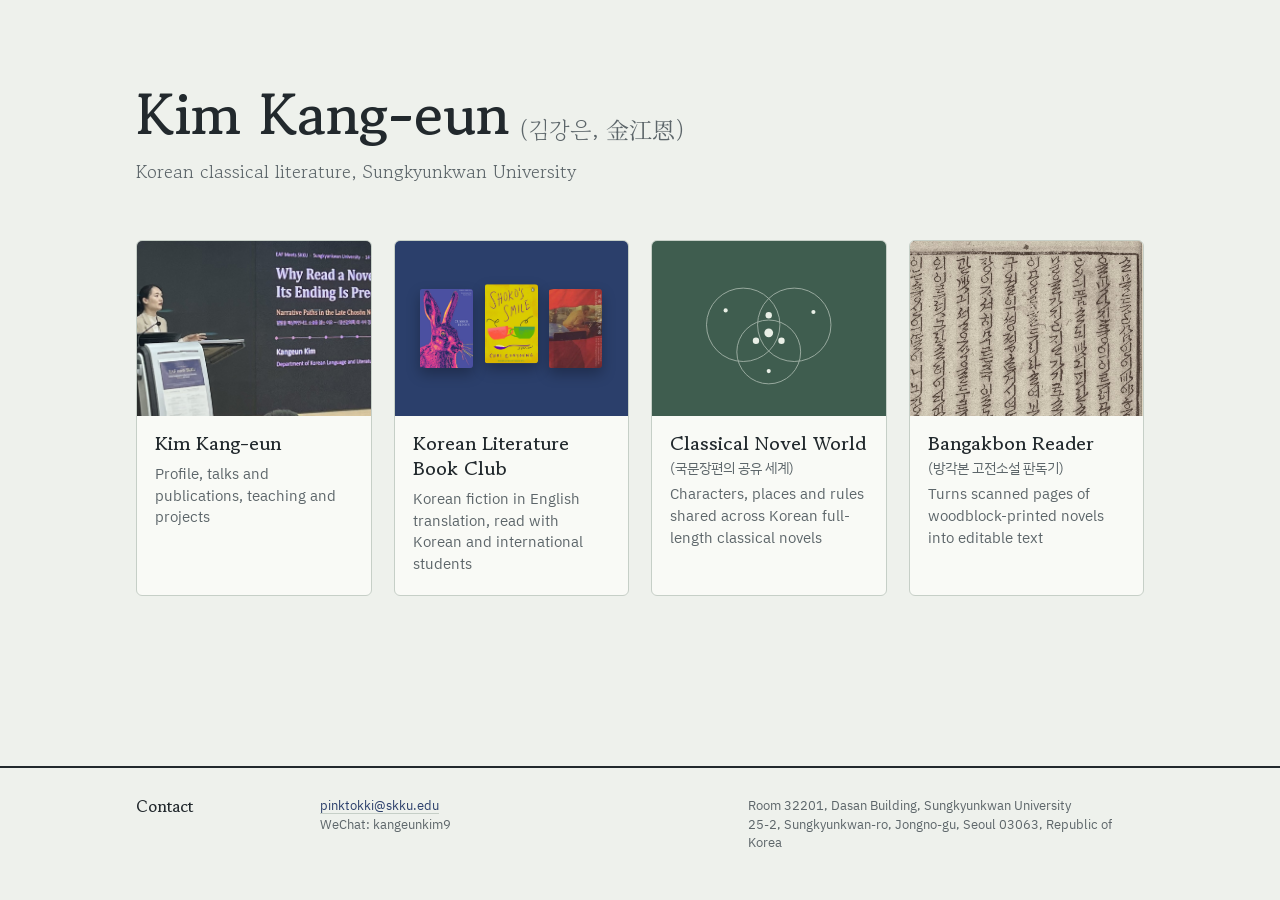
==== index.html @ 3e129bec "Main page: real bangakbon page image, Korean names on two cards; profile without photo Co-Authored-B" ====
<!doctype html>
<html lang="en">
<head>
<meta charset="utf-8">
<meta name="viewport" content="width=device-width, initial-scale=1">
<title>Kim Kang-eun</title>
<meta name="description" content="Kim Kang-eun (김강은), Korean classical literature at Sungkyunkwan University. Profile, the Korean Literature Book Club, Classical Novel World and Bangakbon Reader.">
<meta property="og:title" content="Kim Kang-eun">
<meta property="og:image" content="https://kangeunkim9.github.io/images/eaf2026.jpg">
<meta property="og:type" content="website">
<link rel="preconnect" href="https://fonts.googleapis.com">
<link rel="preconnect" href="https://fonts.gstatic.com" crossorigin>
<link href="https://fonts.googleapis.com/css2?family=Gowun+Batang:wght@400;700&family=IBM+Plex+Sans+KR:wght@400;500&family=Noto+Serif+KR:wght@400;700&display=swap" rel="stylesheet">
<link rel="stylesheet" href="style.css?v=20261122b">
</head>
<body class="landing">
<main class="hub">
  <header class="hub-head">
    <h1>Kim Kang-eun<span class="name-ko">(김강은, 金江恩)</span></h1>
    <p>Korean classical literature, Sungkyunkwan University</p>
  </header>

  <ul class="tiles">
    <li>
      <a class="tile" href="about.html">
        <span class="tile-art art-photo"><img src="images/eaf2026.jpg" alt=""></span>
        <span class="tile-text">
          <span class="tile-title">Kim Kang-eun</span>
          <span class="tile-desc">Profile, talks and publications, teaching and projects</span>
        </span>
      </a>
    </li>
    <li>
      <a class="tile" href="book-club.html">
        <span class="tile-art art-books">
          <img src="images/books/cursed-bunny.jpg" alt="">
          <img src="images/books/shokos-smile.jpg" alt="">
          <img src="images/books/seoul-1964-winter.jpg" alt="">
        </span>
        <span class="tile-text">
          <span class="tile-title">Korean Literature Book Club</span>
          <span class="tile-desc">Korean fiction in English translation, read with Korean and international students</span>
        </span>
      </a>
    </li>
    <li>
      <a class="tile" href="https://kangeunkim9.github.io/classic-novel-db/#world">
        <span class="tile-art art-world" aria-hidden="true">
          <svg viewBox="0 0 240 150" preserveAspectRatio="xMidYMid meet">
            <g fill="none" stroke="currentColor" stroke-width="1.2" opacity=".55">
              <circle cx="88" cy="70" r="46"/><circle cx="152" cy="70" r="46"/><circle cx="120" cy="104" r="40"/>
            </g>
            <g fill="currentColor">
              <circle cx="120" cy="58" r="4"/><circle cx="104" cy="90" r="4"/><circle cx="136" cy="90" r="4"/><circle cx="120" cy="80" r="5.5"/>
              <circle cx="66" cy="52" r="2.6"/><circle cx="176" cy="54" r="2.6"/><circle cx="120" cy="128" r="2.6"/>
            </g>
          </svg>
        </span>
        <span class="tile-text">
          <span class="tile-title">Classical Novel World<span class="tile-ko">(국문장편의 공유 세계)</span></span>
          <span class="tile-desc">Characters, places and rules shared across Korean full-length classical novels</span>
        </span>
      </a>
    </li>
    <li>
      <a class="tile" href="https://kangeunkim9.github.io/bangakbon-reader/">
        <span class="tile-art art-photo"><img src="images/bangakbon-sample.jpg" alt="A page of the woodblock-printed novel Geumhyang-jeonggi"></span>
        <span class="tile-text">
          <span class="tile-title">Bangakbon Reader<span class="tile-ko">(방각본 고전소설 판독기)</span></span>
          <span class="tile-desc">Turns scanned pages of woodblock-printed novels into editable text</span>
        </span>
      </a>
    </li>
  </ul>
</main>

<footer class="site-footer">
  <div class="inner">
    <h2>Contact</h2>
    <div>
      <p><a href="mailto:pinktokki@skku.edu">pinktokki@skku.edu</a></p>
      <p>WeChat: kangeunkim9</p>
    </div>
    <div>
      <p>Room 32201, Dasan Building, Sungkyunkwan University</p>
      <p>25-2, Sungkyunkwan-ro, Jongno-gu, Seoul 03063, Republic of Korea</p>
    </div>
  </div>
</footer>
</body>
</html>
---- style.css ----
/* Kang-eun Kim — palette drawn from celadon paper, ink, indigo dye and seal paste */
:root {
  --paper: #eef1ec;
  --sheet: #f9faf6;
  --ink: #22292d;
  --muted: #5d666a;
  --rule: #c6cfc7;
  --indigo: #2b3f6b;
  --indigo-soft: #dfe4ec;
  --seal: #a8362a;
  --max: 1040px;
  --gutter: 9.5rem;
  --serif: "Gowun Batang", "Noto Serif KR", Georgia, serif;
  --sans: "IBM Plex Sans KR", -apple-system, "Apple SD Gothic Neo", sans-serif;
}
@media (prefers-color-scheme: dark) {
  :root {
    --paper: #161b1e;
    --sheet: #1d2327;
    --ink: #e2e5df;
    --muted: #99a2a5;
    --rule: #333c41;
    --indigo: #a3b6de;
    --indigo-soft: #26304a;
    --seal: #cf6156;
  }
}

* { box-sizing: border-box; }
[hidden] { display: none !important; }
html { -webkit-text-size-adjust: 100%; }
body {
  margin: 0;
  background: var(--paper);
  color: var(--ink);
  font-family: var(--sans);
  font-size: 16px;
  line-height: 1.7;
}
a { color: var(--indigo); text-decoration: underline; text-decoration-color: var(--rule); text-underline-offset: 3px; }
a:hover { text-decoration-color: currentColor; }
a:focus-visible { outline: 2px solid var(--seal); outline-offset: 2px; border-radius: 2px; }
img { max-width: 100%; }

/* ---------- header ---------- */
.site-header .inner {
  max-width: var(--max);
  margin: 0 auto;
  padding: 22px 16px;
  display: flex;
  flex-wrap: wrap;
  align-items: center;
  justify-content: space-between;
  gap: 10px 28px;
}
.brand {
  display: flex;
  align-items: center;
  gap: 10px;
  color: var(--ink);
  text-decoration: none;
  font-family: var(--serif);
  font-size: 1.15rem;
  font-weight: 700;
}
.mini-seal {
  width: 26px; height: 26px;
  display: grid; place-items: center;
  background: var(--seal);
  color: var(--sheet);
  font-family: var(--serif);
  font-size: .8rem;
  border-radius: 3px;
}
.site-nav { display: flex; flex-wrap: wrap; gap: 4px 22px; font-size: .93rem; }
.site-nav a { color: var(--muted); text-decoration: none; padding: 4px 0; border-bottom: 2px solid transparent; }
.site-nav a:hover { color: var(--ink); }
.site-nav a[aria-current="page"] { color: var(--ink); border-bottom-color: var(--seal); }

main {
  max-width: var(--max);
  margin: 0 auto;
  padding: 24px 16px 80px;
}

h1, h2, h3 { font-family: var(--serif); font-weight: 700; line-height: 1.3; }

/* ---------- home hero: a ruled manuscript leaf ---------- */
.hero {
  display: grid;
  gap: 40px;
  align-items: start;
  padding: 24px 0 56px;
}
@media (min-width: 820px) {
  .hero { grid-template-columns: auto 1fr; gap: 64px; padding-top: 40px; }
}
.leaf {
  --col: 3.4rem;
  position: relative;
  justify-self: start;
  writing-mode: vertical-rl;
  height: 360px;
  padding: 26px 18px;
  background-color: var(--sheet);
  background-image: repeating-linear-gradient(to left,
    transparent 0 calc(var(--col) - 1px),
    var(--rule) calc(var(--col) - 1px) var(--col));
  background-position: right 18px top 0;
  border: 1px solid var(--ink);
  outline: 4px solid var(--sheet);
  box-shadow: 0 0 0 5px var(--ink);
  margin: 6px;
  font-family: var(--serif);
}
.leaf p {
  margin: 0;
  width: var(--col);
  line-height: var(--col);
  letter-spacing: .12em;
}
.leaf .han { font-size: 2.1rem; font-weight: 700; letter-spacing: .3em; }
.leaf .hangul { font-size: 1.35rem; }
.leaf .small { font-size: 1rem; color: var(--muted); }
.seal {
  position: absolute;
  left: 16px;
  bottom: 20px;
  writing-mode: horizontal-tb;
  width: 40px; height: 66px;
  display: flex;
  flex-direction: column;
  align-items: center;
  justify-content: center;
  gap: 2px;
  background: var(--seal);
  color: var(--sheet);
  border-radius: 4px;
  font-family: var(--serif);
  font-weight: 700;
  font-size: 1.15rem;
  line-height: 1.1;
  transform: rotate(-3deg);
  box-shadow: inset 0 0 0 3px var(--seal), inset 0 0 0 4px var(--sheet);
}

.intro h1 {
  font-size: clamp(2.4rem, 6vw, 3.8rem);
  margin: 0;
  letter-spacing: -.01em;
}
.intro .role {
  font-family: var(--serif);
  font-size: 1.15rem;
  color: var(--muted);
  margin: 6px 0 28px;
}
.intro p { max-width: 62ch; }
.interests {
  list-style: none;
  padding: 0;
  margin: 28px 0 0;
  max-width: 62ch;
  border-top: 1px solid var(--rule);
}
.interests li {
  padding: 12px 0 12px 22px;
  border-bottom: 1px solid var(--rule);
  position: relative;
}
.interests li::before {
  content: "";
  position: absolute;
  left: 2px; top: 1.15em;
  width: 8px; height: 8px;
  background: var(--seal);
  transform: rotate(45deg);
}
.hero-photo { margin: 32px 0 0; max-width: 62ch; }
.hero-photo img { display: block; width: 100%; border-radius: 3px; }
figcaption { font-size: .85rem; color: var(--muted); margin-top: 8px; }

/* ---------- sections with a left gutter ---------- */
.section {
  display: grid;
  gap: 8px 32px;
  padding: 40px 0;
  border-top: 2px solid var(--ink);
}
@media (min-width: 820px) {
  .section { grid-template-columns: var(--gutter) 1fr; }
}
.section > h2 {
  margin: 0;
  font-size: 1.3rem;
}
.section > .body { min-width: 0; }

.page-title {
  font-size: clamp(2rem, 5vw, 3rem);
  margin: 24px 0 8px;
}
.page-lede { color: var(--muted); max-width: 62ch; margin: 0 0 40px; font-size: 1.05rem; }

/* entries */
.entries { list-style: none; margin: 0; padding: 0; }
.entry {
  display: grid;
  gap: 2px 20px;
  padding: 14px 0;
  border-bottom: 1px solid var(--rule);
}
.entry:first-child { padding-top: 0; }
.entry:last-child { border-bottom: 0; }
@media (min-width: 600px) {
  .entry { grid-template-columns: 8.5rem 1fr; }
}
.when {
  font-family: var(--serif);
  color: var(--muted);
  font-variant-numeric: tabular-nums;
  font-size: .95rem;
}
.what { max-width: 70ch; }
.title { font-weight: 500; }
.ko { display: block; color: var(--muted); font-size: .93rem; margin-top: 2px; }
.where { display: block; font-family: var(--serif); color: var(--indigo); font-size: .95rem; margin-top: 2px; }
.ext { font-size: .85rem; margin-left: 4px; white-space: nowrap; }
.tag {
  display: inline-block;
  min-width: 3.2em;
  text-align: center;
  font-size: .75rem;
  line-height: 1.6;
  padding: 0 7px;
  margin-right: 8px;
  border: 1px solid var(--seal);
  color: var(--seal);
  border-radius: 2px;
  vertical-align: 2px;
}

/* year groups on the publications page */
.year-group { display: contents; }

/* filter */
.filter { display: flex; flex-wrap: wrap; gap: 8px; margin: 0 0 32px; }
.filter button {
  font: inherit;
  font-size: .9rem;
  padding: 6px 14px;
  border: 1px solid var(--rule);
  background: var(--sheet);
  color: var(--ink);
  border-radius: 999px;
  cursor: pointer;
}
.filter button[aria-pressed="true"] { background: var(--ink); color: var(--sheet); border-color: var(--ink); }
.filter button:focus-visible { outline: 2px solid var(--seal); outline-offset: 2px; }
.count { color: var(--muted); font-size: .85rem; margin-left: 4px; }

/* ---------- book club ---------- */
.callout {
  background: var(--sheet);
  border-left: 4px solid var(--seal);
  padding: 18px 22px;
  max-width: 62ch;
}
.prose p { max-width: 62ch; margin: 0 0 14px; }
.prose h3 { font-size: 1rem; margin: 18px 0 4px; }

.books {
  display: grid;
  grid-template-columns: repeat(auto-fill, minmax(140px, 1fr));
  gap: 28px 22px;
}
.book { margin: 0; }
.cover {
  position: relative;
  aspect-ratio: 2 / 3;
  background: var(--indigo);
  border-radius: 2px 4px 4px 2px;
  overflow: hidden;
  box-shadow: inset 6px 0 0 rgba(0, 0, 0, .18);
}
.cover img { position: absolute; inset: 0; width: 100%; height: 100%; object-fit: cover; }
/* title slip (題簽) when no cover image */
.cover .slip {
  position: absolute;
  top: 10%;
  left: 14%;
  width: 26%;
  height: 62%;
  background: var(--sheet);
  border: 1px solid var(--rule);
  writing-mode: vertical-rl;
  font-family: var(--serif);
  font-size: .82rem;
  color: var(--ink);
  display: flex;
  align-items: center;
  justify-content: center;
  padding: 6px 0;
  overflow: hidden;
  letter-spacing: .08em;
}
.cover:has(img) .slip { display: none; }
.book:nth-child(3n+2) .cover { background: #3f5d4f; }
.book:nth-child(3n) .cover { background: #6b3f3a; }
@media (prefers-color-scheme: dark) {
  .cover { background: #2b3f6b; }
}
.book figcaption { font-size: .88rem; line-height: 1.5; color: var(--ink); }
.book figcaption .by { color: var(--muted); }

/* ---------- footer ---------- */
.site-footer { border-top: 2px solid var(--ink); }
.site-footer .inner {
  max-width: var(--max);
  margin: 0 auto;
  padding: 28px 16px 48px;
  display: grid;
  gap: 16px 32px;
  font-size: .9rem;
  color: var(--muted);
}
@media (min-width: 820px) { .site-footer .inner { grid-template-columns: var(--gutter) 1fr 1fr; } }
.site-footer h2 { font-size: 1rem; margin: 0; color: var(--ink); }
.site-footer p { margin: 0; }

@media (prefers-reduced-motion: reduce) { * { transition: none !important; } }
@media (min-width: 600px) { .entries.by-month .entry { grid-template-columns: 4rem 1fr; } }
.tag.talk { border-color: var(--indigo); color: var(--indigo); }
body { word-break: keep-all; overflow-wrap: anywhere; }

/* home portrait, framed with a double rule like a woodblock page border */
.portrait { margin: 6px; justify-self: start; max-width: 380px; }
.portrait img {
  display: block;
  width: 100%;
  height: auto;
  border: 1px solid var(--ink);
  padding: 5px;
  background: var(--sheet);
  box-shadow: 0 0 0 4px var(--sheet), 0 0 0 5px var(--ink);
}
.portrait figcaption { margin-top: 14px; }
@media (min-width: 820px) { .portrait { width: 360px; } }

/* ---- revision: tighter leading, smaller home name ---- */
body { line-height: 1.55; }
.intro h1 { font-size: clamp(2rem, 4.2vw, 2.8rem); }
.intro .role { margin: 4px 0 20px; }
.intro p { margin: 0 0 12px; }
.interests { margin-top: 18px; }
.interests li { padding: 8px 0 8px 22px; }
.interests li::before { top: .95em; }
.section { padding: 28px 0; }
.entry { padding: 9px 0; }
.ko, .where { margin-top: 0; }
.prose p { margin: 0 0 10px; }
.page-title { margin: 16px 0 6px; }
.page-lede { margin-bottom: 24px; }
.book figcaption { line-height: 1.4; }
.site-footer .inner { line-height: 1.5; }

.class-photo { margin: 12px 0 4px; max-width: 280px; }
.class-photo img { display: block; width: 100%; height: auto; border-radius: 3px; }

.review-link { margin: 0 0 32px; }
.button {
  display: inline-block;
  padding: 9px 18px;
  background: var(--ink);
  color: var(--sheet);
  text-decoration: none;
  border-radius: 999px;
  font-size: .95rem;
}
.button:hover { background: var(--indigo); color: var(--sheet); }

/* ---- match type scale of the book club review page ---- */
body { font-size: 14.5px; line-height: 1.55; }
.site-nav { font-size: 13.5px; }
.brand { font-size: 1.05rem; }
.intro h1 { font-size: clamp(1.9rem, 3.6vw, 2.5rem); }
.intro .role { font-size: 1rem; }
.page-title { font-size: clamp(1.9rem, 4.5vw, 2.9rem); }
.section > h2 { font-size: 1.12rem; }
.when { font-size: 13.5px; }
.ko, .where { font-size: 13.5px; }
.site-footer .inner { font-size: 12.5px; }
.filter button { font-size: 13px; padding: 5px 12px; }
.button { font-size: 13.5px; }
.book figcaption { font-size: 13px; }
figcaption { font-size: 12.5px; }
@media (min-width: 600px) { .entry { grid-template-columns: 11rem 1fr; } }

/* interests list without rules */
.interests { border-top: 0; }
.interests li { border-bottom: 0; padding: 3px 0 3px 22px; }
.interests li::before { top: .7em; }

/* nav a bit larger; Korean/Chinese name in smaller type beside the heading */
.site-nav { font-size: 15px; gap: 4px 24px; }
.name-ko {
  font-size: .42em;
  font-weight: 400;
  color: var(--muted);
  margin-left: .45em;
  letter-spacing: 0;
  white-space: nowrap;
}

/* home page: body text about 2pt larger */
.home { font-size: 17px; }
.home .when, .home .ko, .home .where { font-size: 16px; }
.home .intro .role { font-size: 1.1rem; }
.home figcaption { font-size: 14px; }
.home .ext { font-size: 14.5px; }

/* home page: about 1pt larger than other pages (revised) */
.home { font-size: 16px; }
.home .when, .home .ko, .home .where { font-size: 15px; }
.home .intro .role { font-size: 1.05rem; }
.home figcaption { font-size: 13.5px; }
.home .ext { font-size: 13.5px; }

/* interests bullet: small indigo dot instead of red diamond */
.interests li { padding-left: 20px; }
.interests li::before {
  width: 6px; height: 6px;
  left: 4px; top: .72em;
  background: var(--indigo);
  border-radius: 50%;
  transform: none;
}

/* landscape home photo */
.portrait { max-width: 460px; }
@media (min-width: 820px) { .portrait { width: 440px; } }

/* ---------- header: home icon + four sections, sub-menu for Kim Kang-eun ---------- */
.site-header .inner { justify-content: flex-start; align-items: center; gap: 8px 22px; padding-bottom: 14px; }
.home-link {
  display: grid; place-items: center;
  width: 34px; height: 34px; margin-left: -7px;
  color: var(--ink); border-radius: 50%;
}
.home-link:hover { background: var(--indigo-soft); }
.site-nav { gap: 4px 24px; }
.site-nav a[aria-current="page"] { font-weight: 500; }
.sub-nav {
  display: flex; flex-wrap: wrap; gap: 4px 20px;
  max-width: var(--max); margin: 0 auto;
  padding: 10px 16px 0;
  border-top: 1px solid var(--rule);
  font-size: 14px;
}
.sub-nav a { color: var(--muted); text-decoration: none; padding: 2px 0; }
.sub-nav a:hover { color: var(--ink); }
.sub-nav a[aria-current="page"] { color: var(--indigo); font-weight: 500; }

/* ---------- main page (hub) ---------- */
.landing { min-height: 100vh; display: flex; flex-direction: column; }
.hub {
  flex: 1;
  width: 100%;
  max-width: var(--max);
  margin: 0 auto;
  padding: clamp(40px, 9vh, 96px) 16px 64px;
}
.hub-head { margin-bottom: clamp(28px, 6vh, 56px); }
.hub-head h1 {
  font-family: var(--serif);
  font-size: clamp(2.2rem, 6vw, 3.6rem);
  line-height: 1.15;
  margin: 0;
}
.hub-head .name-ko { font-size: .4em; }
.hub-head p { margin: 10px 0 0; color: var(--muted); font-family: var(--serif); font-size: clamp(1rem, 2vw, 1.15rem); }

.tiles {
  list-style: none; margin: 0; padding: 0;
  display: grid;
  gap: 18px;
  grid-template-columns: 1fr;
}
@media (min-width: 620px) { .tiles { grid-template-columns: repeat(2, 1fr); gap: 22px; } }
@media (min-width: 1000px) { .tiles { grid-template-columns: repeat(4, 1fr); } }

.tile {
  display: flex; flex-direction: column; height: 100%;
  background: var(--sheet);
  border: 1px solid var(--rule);
  border-radius: 6px;
  overflow: hidden;
  color: var(--ink);
  text-decoration: none;
}
.tile:hover { border-color: var(--ink); }
.tile:hover .tile-title { text-decoration: underline; text-underline-offset: 4px; text-decoration-thickness: 1px; }
.tile:focus-visible { outline: 2px solid var(--seal); outline-offset: 3px; }

.tile-art {
  position: relative;
  display: block;
  aspect-ratio: 16 / 10;
  overflow: hidden;
}
@media (min-width: 1000px) { .tile-art { aspect-ratio: 4 / 3; } }
.art-photo img { width: 100%; height: 100%; object-fit: cover; object-position: 30% 50%; display: block; }
.art-books {
  background: #2b3f6b;
  display: flex; align-items: center; justify-content: center; gap: 6%;
  padding: 0 8%;
}
.art-books img {
  width: 27%; aspect-ratio: 2 / 3; object-fit: cover;
  border-radius: 2px 3px 3px 2px;
  box-shadow: 0 6px 14px rgba(0, 0, 0, .28);
}
.art-books img:nth-child(2) { transform: translateY(-6%); }
.art-world { background: #3f5d4f; color: #e9efe6; display: grid; place-items: center; }
.art-world svg { width: 82%; height: 82%; }
.art-reader {
  background-color: #efe6d2;
  background-image: repeating-linear-gradient(to left, transparent 0 calc(2.6rem - 1px), rgba(107, 63, 58, .28) calc(2.6rem - 1px) 2.6rem);
  display: grid; place-items: center;
}
.leaf-glyph {
  writing-mode: vertical-rl;
  font-family: "Noto Serif KR", var(--serif);
  font-weight: 700;
  font-size: clamp(1.8rem, 3.4vw, 2.4rem);
  letter-spacing: .25em;
  color: #6b3f3a;
}

.tile-text { display: block; padding: 16px 18px 20px; }
.tile-title { display: block; font-family: var(--serif); font-weight: 700; font-size: 1.2rem; line-height: 1.3; }
.tile-desc { display: block; margin-top: 6px; color: var(--muted); font-size: 14.5px; line-height: 1.5; }

/* phones: picture beside the text, so all four fit with little scrolling */
@media (max-width: 619px) {
  .tile { flex-direction: row; align-items: stretch; }
  .tile-art { flex: 0 0 34%; aspect-ratio: auto; min-height: 112px; }
  .art-books { gap: 4%; padding: 0 5%; }
  .art-books img:nth-child(3) { display: none; }
  .art-books img { width: 42%; }
  .leaf-glyph { font-size: 1.4rem; }
  .tile-text { padding: 12px 14px 14px; }
  .tile-title { font-size: 1.05rem; }
  .tile-desc { font-size: 13.5px; }
}
@media (prefers-color-scheme: dark) {
  .art-reader { background-color: #2a2522; }
  .leaf-glyph { color: #d9a79f; }
}
.sub-nav {
  border-top: 0;
  background: linear-gradient(var(--rule), var(--rule)) no-repeat 16px 0 / calc(100% - 32px) 1px;
}
@media (max-width: 619px) {
  .site-nav { font-size: 14px; gap: 2px 16px; }
  .site-header .inner { flex-wrap: nowrap; align-items: flex-start; }
  .home-link { flex: 0 0 34px; margin-top: -2px; }
}

/* profile without a photo */
.hero.no-photo { grid-template-columns: 1fr; padding-top: 24px; }
.hero.no-photo .intro p, .hero.no-photo .interests { max-width: 70ch; }
.tile-ko { display: block; font-family: var(--sans); font-weight: 400; font-size: 14px; color: var(--muted); margin-top: 2px; }
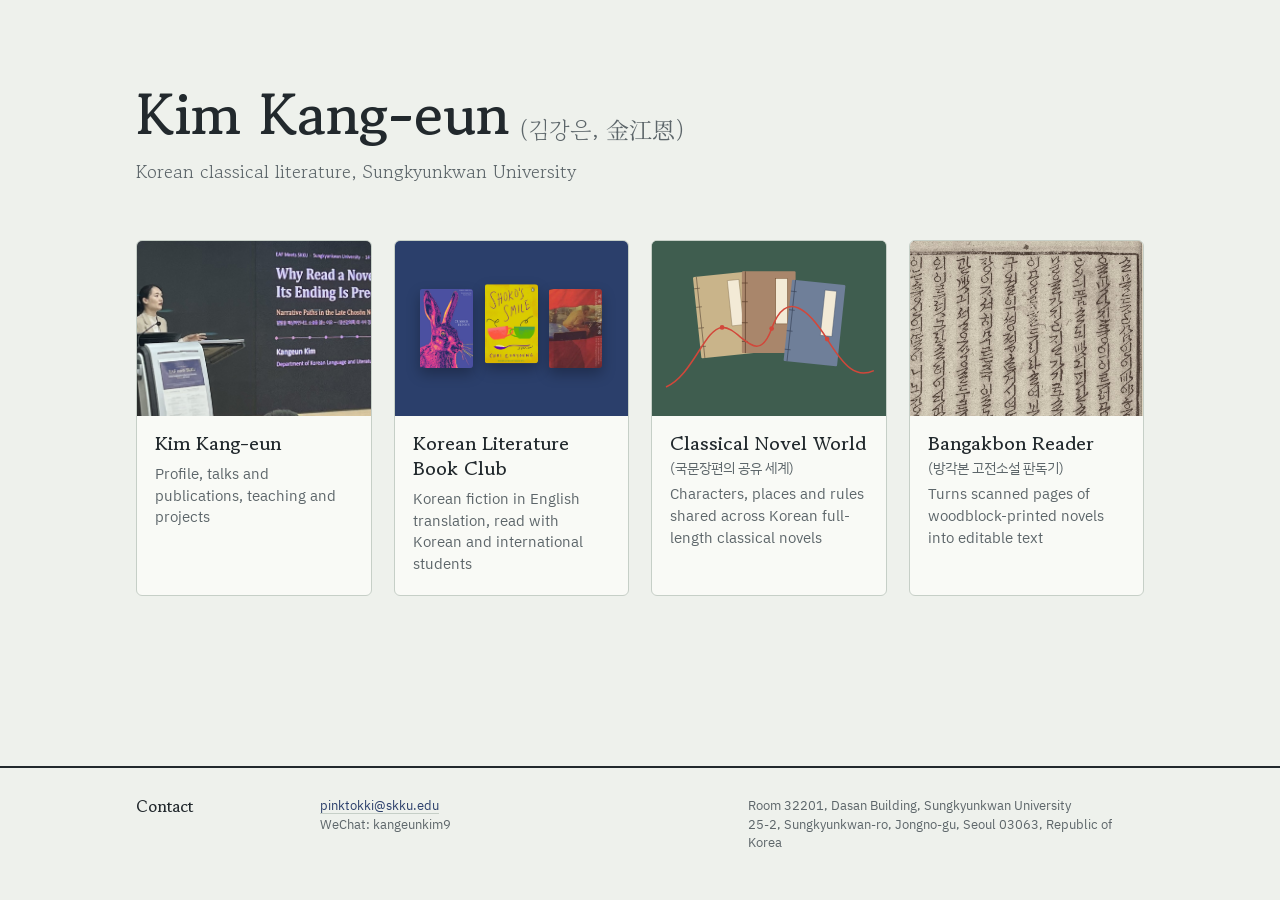
==== commit 2ad4198e: "Classical Novel World card: three bound books on one red thread Co-Authored-By: Claude Opus 5.5 <nor" ====
--- a/index.html
+++ b/index.html
@@ -11,7 +11,7 @@
 <link rel="preconnect" href="https://fonts.googleapis.com">
 <link rel="preconnect" href="https://fonts.gstatic.com" crossorigin>
 <link href="https://fonts.googleapis.com/css2?family=Gowun+Batang:wght@400;700&family=IBM+Plex+Sans+KR:wght@400;500&family=Noto+Serif+KR:wght@400;700&display=swap" rel="stylesheet">
-<link rel="stylesheet" href="style.css?v=20261122b">
+<link rel="stylesheet" href="style.css?v=20261122c">
 </head>
 <body class="landing">
 <main class="hub">
@@ -46,14 +46,22 @@
     <li>
       <a class="tile" href="https://kangeunkim9.github.io/classic-novel-db/#world">
         <span class="tile-art art-world" aria-hidden="true">
-          <svg viewBox="0 0 240 150" preserveAspectRatio="xMidYMid meet">
-            <g fill="none" stroke="currentColor" stroke-width="1.2" opacity=".55">
-              <circle cx="88" cy="70" r="46"/><circle cx="152" cy="70" r="46"/><circle cx="120" cy="104" r="40"/>
+          <svg viewBox="0 0 400 300" preserveAspectRatio="xMidYMid meet">
+            <rect width="400" height="300" fill="#3f5d4f"/>
+            <g transform="translate(70 62) rotate(-6)">
+              <rect width="92" height="140" rx="2" fill="#c9b48a"/><rect x="58" y="12" width="20" height="78" fill="#f3ead6" stroke="#8a7656" stroke-width=".8"/>
+              <g stroke="#6b5a45" stroke-width="1.2"><path d="M6 0v140"/><path d="M0 20h10M0 52h10M0 88h10M0 120h10"/></g>
             </g>
-            <g fill="currentColor">
-              <circle cx="120" cy="58" r="4"/><circle cx="104" cy="90" r="4"/><circle cx="136" cy="90" r="4"/><circle cx="120" cy="80" r="5.5"/>
-              <circle cx="66" cy="52" r="2.6"/><circle cx="176" cy="54" r="2.6"/><circle cx="120" cy="128" r="2.6"/>
+            <g transform="translate(154 52)">
+              <rect width="92" height="140" rx="2" fill="#a9866b"/><rect x="58" y="12" width="20" height="78" fill="#f3ead6" stroke="#6b4a2a" stroke-width=".8"/>
+              <g stroke="#5a3e2b" stroke-width="1.2"><path d="M6 0v140"/><path d="M0 20h10M0 52h10M0 88h10M0 120h10"/></g>
             </g>
+            <g transform="translate(240 66) rotate(6)">
+              <rect width="92" height="140" rx="2" fill="#6f7f99"/><rect x="58" y="12" width="20" height="78" fill="#f3ead6" stroke="#46526a" stroke-width=".8"/>
+              <g stroke="#3c465c" stroke-width="1.2"><path d="M6 0v140"/><path d="M0 20h10M0 52h10M0 88h10M0 120h10"/></g>
+            </g>
+            <path d="M24 250 C70 230 90 150 120 148 S 180 220 205 150 S 270 120 300 168 S 350 236 380 222" fill="none" stroke="#d2473a" stroke-width="2.6"/>
+            <g fill="#d2473a"><circle cx="120" cy="148" r="4"/><circle cx="205" cy="150" r="4"/><circle cx="300" cy="168" r="4"/></g>
           </svg>
         </span>
         <span class="tile-text">
--- a/style.css
+++ b/style.css
@@ -571,3 +571,4 @@
 .hero.no-photo { grid-template-columns: 1fr; padding-top: 24px; }
 .hero.no-photo .intro p, .hero.no-photo .interests { max-width: 70ch; }
 .tile-ko { display: block; font-family: var(--sans); font-weight: 400; font-size: 14px; color: var(--muted); margin-top: 2px; }
+.art-world svg { width: 100%; height: 100%; }
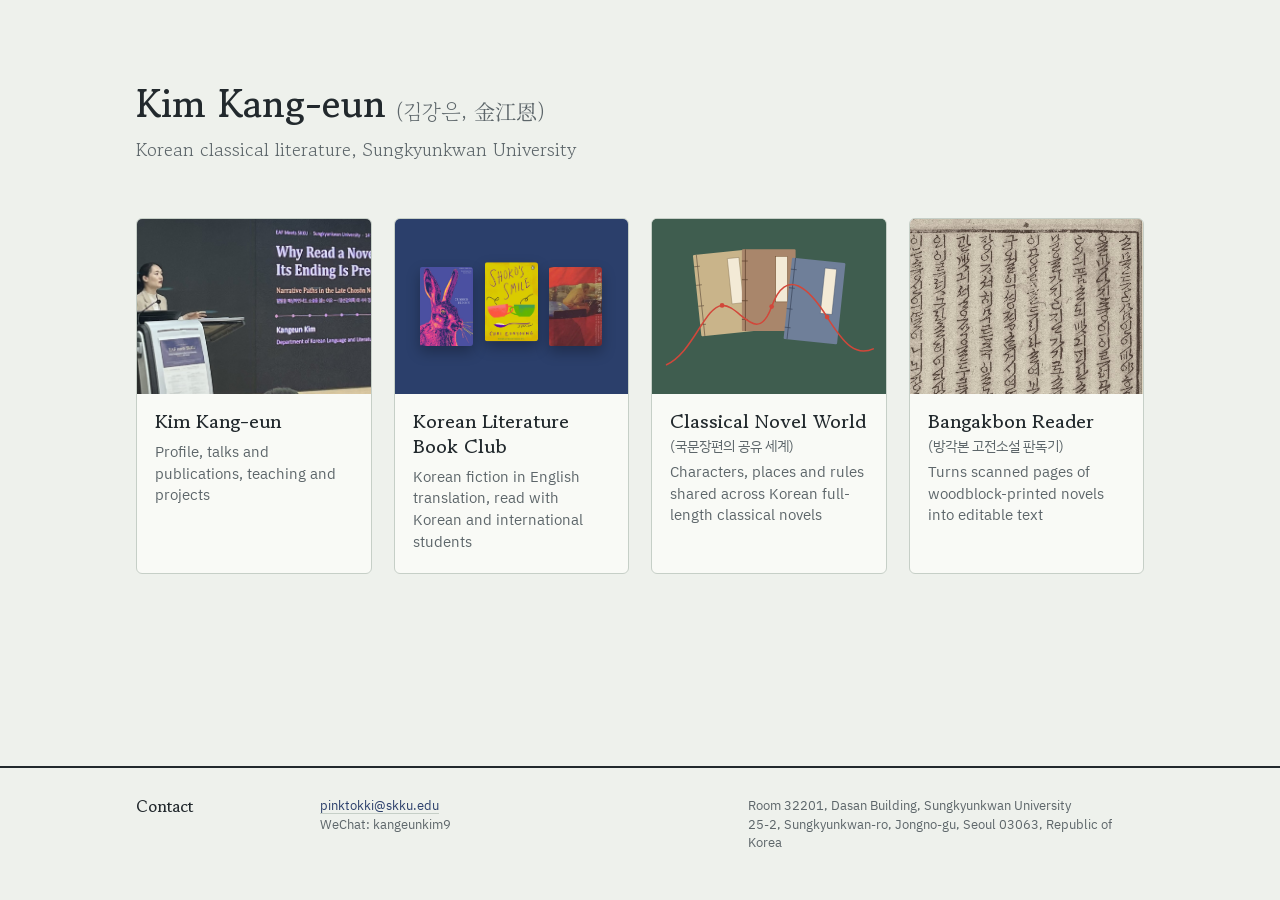
==== commit 46f701e0: "Main page name at two-thirds size Co-Authored-By: Claude Opus 5.5 <noreply@anthropic.com> Claude-Ses" ====
--- a/index.html
+++ b/index.html
@@ -11,7 +11,7 @@
 <link rel="preconnect" href="https://fonts.googleapis.com">
 <link rel="preconnect" href="https://fonts.gstatic.com" crossorigin>
 <link href="https://fonts.googleapis.com/css2?family=Gowun+Batang:wght@400;700&family=IBM+Plex+Sans+KR:wght@400;500&family=Noto+Serif+KR:wght@400;700&display=swap" rel="stylesheet">
-<link rel="stylesheet" href="style.css?v=20261122c">
+<link rel="stylesheet" href="style.css?v=20261122d">
 </head>
 <body class="landing">
 <main class="hub">
--- a/style.css
+++ b/style.css
@@ -572,3 +572,7 @@
 .hero.no-photo .intro p, .hero.no-photo .interests { max-width: 70ch; }
 .tile-ko { display: block; font-family: var(--sans); font-weight: 400; font-size: 14px; color: var(--muted); margin-top: 2px; }
 .art-world svg { width: 100%; height: 100%; }
+
+/* main page name at two-thirds size */
+.hub-head h1 { font-size: clamp(1.47rem, 4vw, 2.4rem); }
+.hub-head .name-ko { font-size: .55em; }
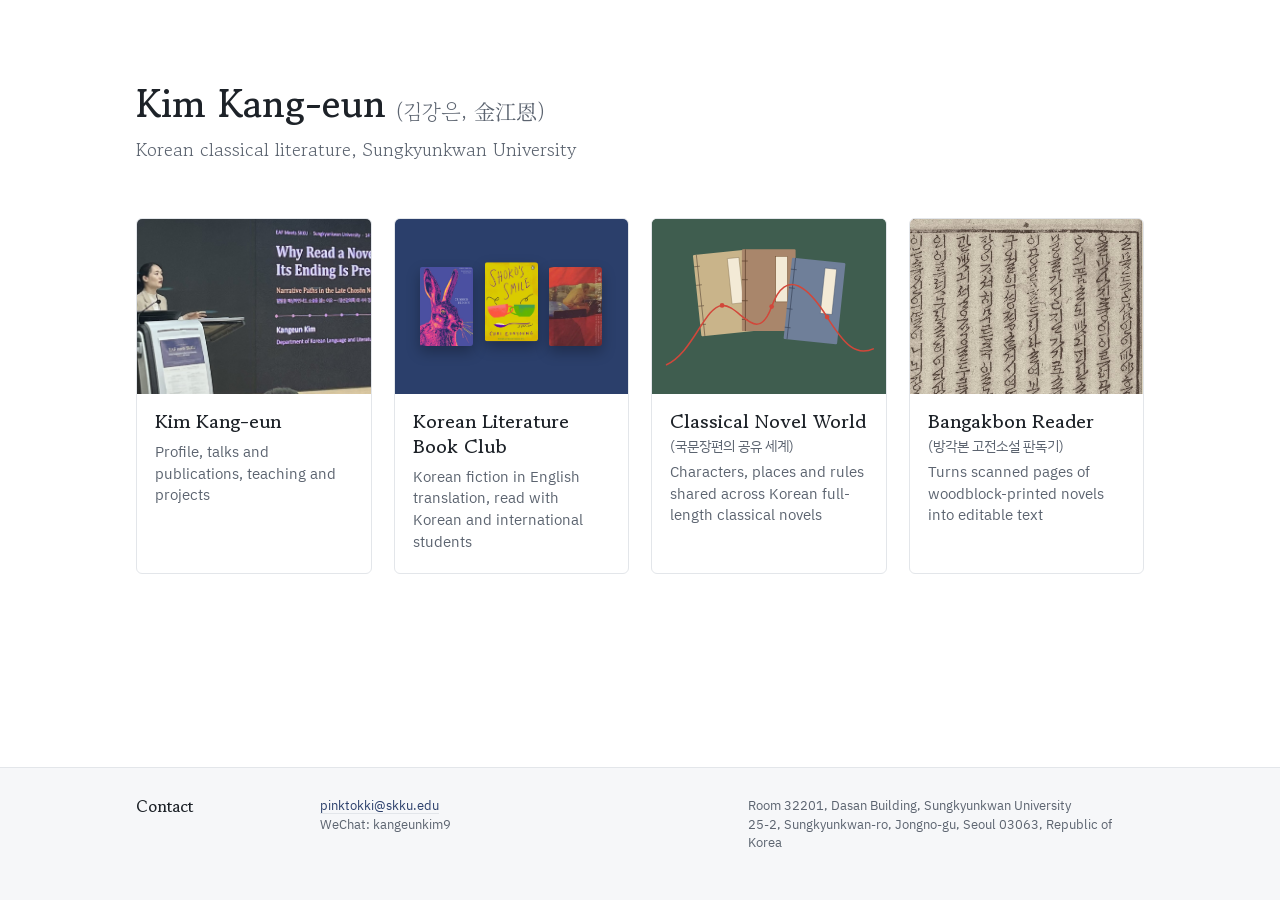
==== commit db43eac4: "Clean white palette; profile intro and list entries use full width Co-Authored-By: Claude Opus 5.5 <" ====
--- a/index.html
+++ b/index.html
@@ -11,7 +11,7 @@
 <link rel="preconnect" href="https://fonts.googleapis.com">
 <link rel="preconnect" href="https://fonts.gstatic.com" crossorigin>
 <link href="https://fonts.googleapis.com/css2?family=Gowun+Batang:wght@400;700&family=IBM+Plex+Sans+KR:wght@400;500&family=Noto+Serif+KR:wght@400;700&display=swap" rel="stylesheet">
-<link rel="stylesheet" href="style.css?v=20261122d">
+<link rel="stylesheet" href="style.css?v=20261122e">
 </head>
 <body class="landing">
 <main class="hub">
--- a/style.css
+++ b/style.css
@@ -576,3 +576,32 @@
 /* main page name at two-thirds size */
 .hub-head h1 { font-size: clamp(1.47rem, 4vw, 2.4rem); }
 .hub-head .name-ko { font-size: .55em; }
+
+/* profile intro uses the full content width */
+.hero.no-photo .intro p,
+.hero.no-photo .interests { max-width: none; }
+
+/* clean white palette (replaces the celadon-paper tone) */
+:root {
+  --paper: #ffffff;
+  --sheet: #ffffff;
+  --ink: #1d2228;
+  --muted: #5c6470;
+  --rule: #e3e6ea;
+  --indigo-soft: #eef1f6;
+}
+@media (prefers-color-scheme: dark) {
+  :root {
+    --paper: #121417;
+    --sheet: #181b1f;
+    --ink: #e6e8eb;
+    --muted: #9aa1aa;
+    --rule: #2b3036;
+  }
+}
+.tile { border-color: var(--rule); }
+.tile:hover { border-color: var(--ink); }
+.site-footer { background: #f6f7f9; border-top: 1px solid var(--rule); }
+@media (prefers-color-scheme: dark) { .site-footer { background: #0e1013; } }
+.section { border-top-width: 1px; }
+.what { max-width: none; }
